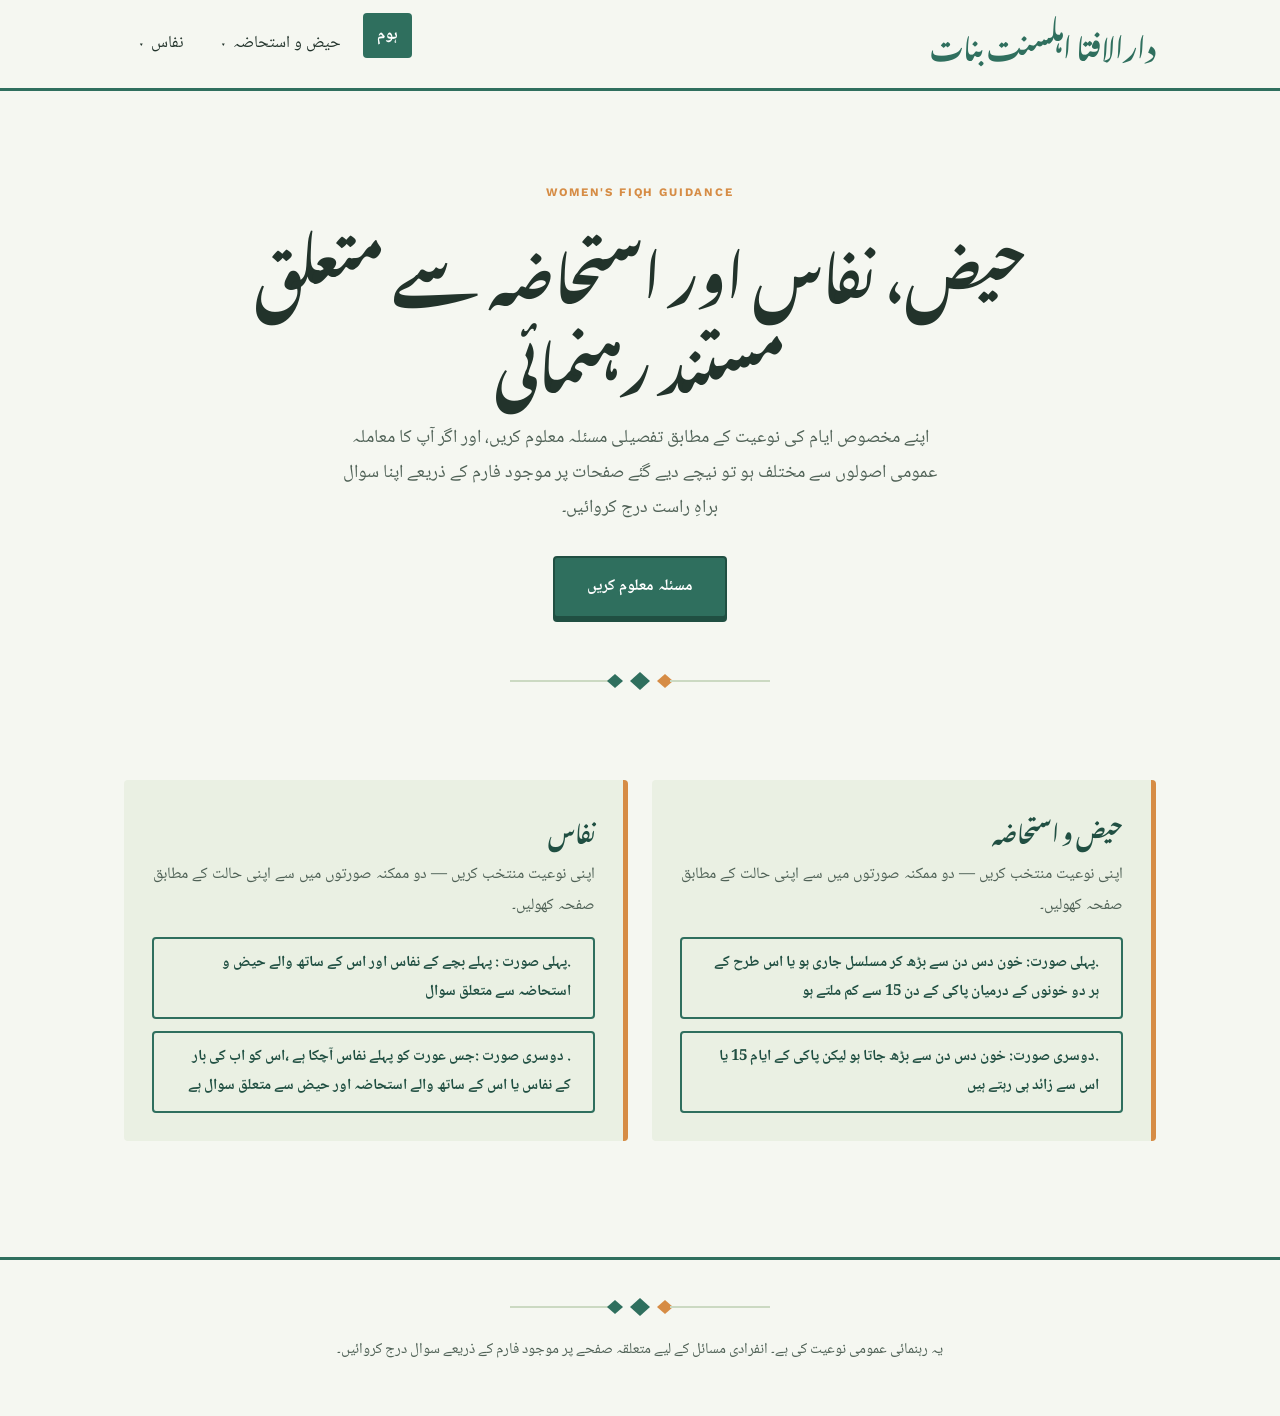
==== index.html @ e6c2ce65 "Add files via upload" ====
<!-- <!DOCTYPE html>
<html lang="ur" dir="rtl">
<head>
<meta charset="UTF-8">
<meta name="viewport" content="width=device-width, initial-scale=1.0">
<title>مسائلِ طہارت — رہنمائی و سوالات</title>
<link rel="preconnect" href="https://fonts.googleapis.com">
<link href="https://fonts.googleapis.com/css2?family=Noto+Nastaliq+Urdu:wght@400;700&family=Noto+Naskh+Arabic:wght@400;700&family=Work+Sans:wght@400;600;700&display=swap" rel="stylesheet">
<link rel="stylesheet" href="style.css">
</head>
<body dir="rtl">

<header class="site-header">
  <div class="nav-wrap">
    <a href="index.html" class="brand">مسائلِ <span>طہارت</span></a>
    <button class="nav-toggle" aria-label="مینیو کھولیں" aria-expanded="false">
      <span></span><span></span><span></span>
    </button>
    <ul class="nav-links">
      <li><a href="index.html" class="active">ہوم</a></li>
      <li><a href="case1.html">پہلی صورت</a></li>
      <li><a href="case2.html">دوسری صورت</a></li>
      <li><a href="nifas.html">نفاس</a></li>
    </ul>
  </div>
</header>

<section class="hero">
  <p class="eyebrow" style="font-family:'Work Sans',sans-serif;">Women's Fiqh Guidance</p>
  <h1>حیض، نفاس اور استحاضہ سے متعلق<br>مستند رہنمائی</h1>
  <p class="lead">اپنے مخصوص ایام کی نوعیت کے مطابق تفصیلی مسئلہ معلوم کریں، اور اگر آپ کا معاملہ عمومی اصولوں سے مختلف ہو تو نیچے دیے گئے صفحات پر موجود فارم کے ذریعے اپنا سوال براہِ راست درج کروائیں۔</p>
  <a href="case1.html" class="btn btn-primary">مسئلہ معلوم کریں</a>
</section>

<svg class="stroke-divider" viewBox="0 0 260 22">
  <line x1="0" y1="11" x2="100" y2="11" />
  <polygon class="diamond" points="130,2 140,11 130,20 120,11" />
  <polygon class="diamond" points="155,4 163,11 155,18 147,11" />
  <polygon class="diamond" points="105,4 113,11 105,18 97,11" />
  <line x1="160" y1="11" x2="260" y2="11" />
</svg>

<section class="section">
  <div class="cards">
    <div class="card">
      <h3>حیض و استحاضہ</h3>
      <p>اپنی نوعیت منتخب کریں — دو ممکنہ صورتوں میں سے اپنی حالت کے مطابق صفحہ کھولیں۔</p>
      <div style="display:flex; gap:12px; flex-wrap:wrap; margin-top:6px;">
        <a href="case1.html" class="btn btn-outline" style="padding:10px 22px; font-size:.95rem;">.پہلی صورت: خون دس دن سے بڑھ کر مسلسل جاری ہو یا اس طرح کے ہر دو خونوں کے درمیان پاکی کے دن 15 سے کم ملتے ہو </a>
        <a href="case2.html" class="btn btn-outline" style="padding:10px 22px; font-size:.95rem;">.دوسری صورت: خون دس دن سے بڑھ جاتا ہو لیکن پاکی کے ایام 15 یا اس سے زائد ہی رہتے ہیں</a>
      </div>
    </div>
    <div class="card">
      <h3>نفاس</h3>
      <p>نفاس کی مدت، احکام، اور زچگی کے بعد پیش آنے والے مسائل سے متعلق رہنمائی۔</p>
    <div style="display:flex; gap:12px; flex-wrap:wrap; margin-top:6px;">
        <a href="#" class="btn btn-outline" style="padding:10px 22px; font-size:.95rem;">.پہلی صورت :  پہلے بچے کے نفاس اور اس کے ساتھ والے حیض و استحاضہ سے متعلق سوال </a>
        <a href="#" class="btn btn-outline" style="padding:10px 22px; font-size:.95rem;">. دوسری صورت :جس عورت کو پہلے نفاس آچکا ہے ،اس کو اب کی بار کے نفاس یا اس کے ساتھ والے استحاضہ اور حیض سے متعلق سوال ہے</a>
      </div>
    </div>
  </div>
</section>

<footer class="site-footer">
  <svg class="stroke-divider" viewBox="0 0 260 22">
  <line x1="0" y1="11" x2="100" y2="11" />
  <polygon class="diamond" points="130,2 140,11 130,20 120,11" />
  <polygon class="diamond" points="155,4 163,11 155,18 147,11" />
  <polygon class="diamond" points="105,4 113,11 105,18 97,11" />
  <line x1="160" y1="11" x2="260" y2="11" />
</svg>
  <p>یہ رہنمائی عمومی نوعیت کی ہے۔ انفرادی مسائل کے لیے متعلقہ صفحے پر موجود فارم کے ذریعے سوال درج کروائیں۔</p>
</footer>

<script src="script.js"></script>
</body>
</html> -->


<!DOCTYPE html>
<html lang="ur" dir="rtl">
<head>
<meta charset="UTF-8">
<meta name="viewport" content="width=device-width, initial-scale=1.0">
<title>مسائلِ طہارت — رہنمائی و سوالات</title>
<link rel="preconnect" href="https://fonts.googleapis.com">
<link href="https://fonts.googleapis.com/css2?family=Noto+Nastaliq+Urdu:wght@400;700&family=Noto+Naskh+Arabic:wght@400;700&family=Work+Sans:wght@400;600;700&display=swap" rel="stylesheet">
<link rel="stylesheet" href="style.css">
</head>
<body dir="rtl">

<header class="site-header">
  <div class="nav-wrap">
    <a href="index.html" class="brand"><span>دارالافتا اہلسنت بنات</span></a>
    <button class="nav-toggle" aria-label="مینیو کھولیں" aria-expanded="false">
      <span></span><span></span><span></span>
    </button>
    <ul class="nav-links">
      <li><a href="index.html" class="active">ہوم</a></li>
      <li class="nav-item-dropdown">
        <a href="#" class="dropdown-toggle">حیض و استحاضہ <span class="caret">▾</span></a>
        <ul class="dropdown-menu">
          <li><a href="h-case1.html">پہلی صورت</a></li>
          <li><a href="h-case2.html">دوسری صورت</a></li>
        </ul>
      </li>
      <li class="nav-item-dropdown">
        <a href="#" class="dropdown-toggle">نفاس <span class="caret">▾</span></a>
        <ul class="dropdown-menu">
          <li><a href="nifas-case1.html">پہلی صورت</a></li>
          <li><a href="nifas-case2.html">دوسری صورت</a></li>
        </ul>
      </li>
    </ul>
  </div>
</header>

<section class="hero">
  <p class="eyebrow" style="font-family:'Work Sans',sans-serif;">Women's Fiqh Guidance</p>
  <h1>حیض، نفاس اور استحاضہ سے متعلق<br>مستند رہنمائی</h1>
  <p class="lead">اپنے مخصوص ایام کی نوعیت کے مطابق تفصیلی مسئلہ معلوم کریں، اور اگر آپ کا معاملہ عمومی اصولوں سے مختلف ہو تو نیچے دیے گئے صفحات پر موجود فارم کے ذریعے اپنا سوال براہِ راست درج کروائیں۔</p>
  <a href="case1.html" class="btn btn-primary">مسئلہ معلوم کریں</a>
</section>

<svg class="stroke-divider" viewBox="0 0 260 22">
  <line x1="0" y1="11" x2="100" y2="11" />
  <polygon class="diamond" points="130,2 140,11 130,20 120,11" />
  <polygon class="diamond" points="155,4 163,11 155,18 147,11" />
  <polygon class="diamond" points="105,4 113,11 105,18 97,11" />
  <line x1="160" y1="11" x2="260" y2="11" />
</svg>

<section class="section">
  <div class="cards">
    <div class="card">
      <h3>حیض و استحاضہ</h3>
      <p>اپنی نوعیت منتخب کریں — دو ممکنہ صورتوں میں سے اپنی حالت کے مطابق صفحہ کھولیں۔</p>
     <div style="display:flex; gap:12px; flex-wrap:wrap; margin-top:6px;">
        <a href="h-case1.html" class="btn btn-outline" style="padding:10px 22px; font-size:.95rem;">.پہلی صورت: خون دس دن سے بڑھ کر مسلسل جاری ہو یا اس طرح کے ہر دو خونوں کے درمیان پاکی کے دن 15 سے کم ملتے ہو </a>
        <a href="h-case2.html" class="btn btn-outline" style="padding:10px 22px; font-size:.95rem;">.دوسری صورت: خون دس دن سے بڑھ جاتا ہو لیکن پاکی کے ایام 15 یا اس سے زائد ہی رہتے ہیں</a>
      </div>
    </div>
    <div class="card">
      <h3>نفاس</h3>
      <p>اپنی نوعیت منتخب کریں — دو ممکنہ صورتوں میں سے اپنی حالت کے مطابق صفحہ کھولیں۔</p>
       <div style="display:flex; gap:12px; flex-wrap:wrap; margin-top:6px;">
        <a href="nifas-case1.html" class="btn btn-outline" style="padding:10px 22px; font-size:.95rem;">.پہلی صورت :  پہلے بچے کے نفاس اور اس کے ساتھ والے حیض و استحاضہ سے متعلق سوال </a>
        <a href="" class="btn btn-outline" style="padding:10px 22px; font-size:.95rem;">. دوسری صورت :جس عورت کو پہلے نفاس آچکا ہے ،اس کو اب کی بار کے نفاس یا اس کے ساتھ والے استحاضہ اور حیض سے متعلق سوال ہے</a>
      </div>
    </div>
  </div>
</section>

<footer class="site-footer">
  <svg class="stroke-divider" viewBox="0 0 260 22">
  <line x1="0" y1="11" x2="100" y2="11" />
  <polygon class="diamond" points="130,2 140,11 130,20 120,11" />
  <polygon class="diamond" points="155,4 163,11 155,18 147,11" />
  <polygon class="diamond" points="105,4 113,11 105,18 97,11" />
  <line x1="160" y1="11" x2="260" y2="11" />
</svg>
  <p>یہ رہنمائی عمومی نوعیت کی ہے۔ انفرادی مسائل کے لیے متعلقہ صفحے پر موجود فارم کے ذریعے سوال درج کروائیں۔</p>
</footer>

<script src="script.js"></script>
</body>
</html>
---- style.css ----
/* ===== Tokens — Fresh Theme ===== */
:root {
  --bg: #F5F7F1;
  --bg-panel: #EAF0E3;
  --bg-panel-2: #DCE6D2;
  --ink: #22332B;
  --ink-soft: #4F6156;
  --teal: #2F6F5E;
  --teal-dark: #204F42;
  --amber: #D68C45;
  --line: #CBD9C2;
  --radius: 4px;
  --font-display: 'Noto Nastaliq Urdu', serif;
  --font-body: 'Noto Naskh Arabic', 'Noto Nastaliq Urdu', serif;
  --font-latin: 'Work Sans', sans-serif;
  --shadow: 0 4px 0 var(--teal-dark);
}

* { box-sizing: border-box; }
html { scroll-behavior: smooth; }

body {
  margin: 0;
  background: var(--bg);
  color: var(--ink);
  font-family: var(--font-body);
  line-height: 1.9;
  -webkit-font-smoothing: antialiased;
}
body[dir="rtl"] { direction: rtl; text-align: right; }
img, svg { max-width: 100%; display: block; }
a { color: inherit; text-decoration: none; }

/* ===== Geometric motif divider (replaces ink-stroke) ===== */
.stroke-divider {
  width: 100%;
  max-width: 260px;
  height: 22px;
  margin: 0 auto;
  display: block;
}
.stroke-divider .diamond {
  fill: var(--amber);
}
.stroke-divider .diamond:nth-child(even) {
  fill: var(--teal);
}
.stroke-divider line {
  stroke: var(--line);
  stroke-width: 2;
}

/* ===== Header / Nav ===== */
.site-header {
  position: sticky;
  top: 0;
  z-index: 50;
  background: var(--bg);
  border-bottom: 3px solid var(--teal);
}
.nav-wrap {
  max-width: 1080px;
  margin: 0 auto;
  padding: 18px 24px;
  display: flex;
  align-items: center;
  justify-content: space-between;
}
.brand {
  font-family: var(--font-display);
  font-size: 1.7rem;
  color: var(--ink);
  font-weight: 700;
}
.brand span { color: var(--teal); }

.nav-links {
  display: flex;
  gap: 8px;
  list-style: none;
  padding: 0;
  margin: 0;
  font-family: var(--font-body);
  font-size: 1.05rem;
}
.nav-links a {
  position: relative;
  padding: 8px 14px;
  border-radius: var(--radius);
  transition: background .18s ease, color .18s ease;
}
.nav-links a:hover { background: var(--bg-panel); color: var(--teal-dark); }
.nav-links a.active {
  background: var(--teal);
  color: #fff;
  font-weight: 700;
}

.nav-toggle {
  display: none;
  flex-direction: column;
  gap: 5px;
  background: none;
  border: none;
  cursor: pointer;
  padding: 6px;
}
.nav-toggle span {
  width: 24px;
  height: 3px;
  background: var(--teal);
  border-radius: 2px;
}

/* ===== Dropdown submenu ===== */
.nav-item-dropdown {
  position: relative;
}
.dropdown-toggle {
  display: flex;
  align-items: center;
  gap: 6px;
  cursor: pointer;
}
.dropdown-toggle .caret {
  font-size: .7rem;
  transition: transform .18s ease;
}
.dropdown-menu {
  list-style: none;
  margin: 0;
  padding: 6px;
  position: absolute;
  top: calc(100% + 6px);
  inset-inline-start: 0;
  min-width: 180px;
  background: var(--bg);
  border: 2px solid var(--line);
  border-radius: var(--radius);
  box-shadow: 0 10px 28px rgba(34,51,43,.12);
  opacity: 0;
  visibility: hidden;
  transform: translateY(-6px);
  transition: opacity .18s ease, transform .18s ease, visibility .18s ease;
  z-index: 60;
}
.dropdown-menu a {
  display: block;
  padding: 10px 14px;
  border-radius: calc(var(--radius) - 1px);
}
.dropdown-menu li + li { margin-top: 2px; }

@media (min-width: 721px) {
  .nav-item-dropdown:hover .dropdown-menu,
  .nav-item-dropdown:focus-within .dropdown-menu {
    opacity: 1;
    visibility: visible;
    transform: translateY(0);
  }
  .nav-item-dropdown:hover .caret,
  .nav-item-dropdown:focus-within .caret {
    transform: rotate(180deg);
  }
}

/* ===== Hero ===== */
.hero {
  max-width: 1080px;
  margin: 0 auto;
  padding: 80px 24px 52px;
  text-align: center;
}
.eyebrow {
  font-family: var(--font-latin);
  letter-spacing: .16em;
  text-transform: uppercase;
  font-size: .72rem;
  font-weight: 700;
  color: var(--amber);
  margin-bottom: 18px;
}
.hero h1 {
  font-family: var(--font-display);
  font-size: clamp(2.3rem, 5vw, 3.6rem);
  line-height: 1.55;
  margin: 0 0 20px;
  color: var(--ink);
}
.hero p.lead {
  font-size: 1.15rem;
  color: var(--ink-soft);
  max-width: 620px;
  margin: 0 auto 30px;
}

/* ===== Buttons — squared, offset shadow ===== */
.btn {
  display: inline-block;
  padding: 14px 32px;
  border-radius: var(--radius);
  font-family: var(--font-body);
  font-size: 1rem;
  font-weight: 700;
  cursor: pointer;
  border: 2px solid var(--teal-dark);
  transition: transform .12s ease, box-shadow .12s ease;
}
.btn-primary {
  background: var(--teal);
  color: #fff;
  box-shadow: var(--shadow);
}
.btn-primary:hover { transform: translate(2px, 4px); box-shadow: 0 0 0 var(--teal-dark); }
.btn-outline {
  border-color: var(--teal);
  color: var(--teal-dark);
  background: transparent;
}
.btn-outline:hover { background: var(--bg-panel); }

/* ===== Cards / sections ===== */
.section {
  max-width: 1080px;
  margin: 0 auto;
  padding: 56px 24px;
}
.cards {
  display: grid;
  grid-template-columns: repeat(2, 1fr);
  gap: 24px;
  margin-top: 32px;
}
.card {
  background: var(--bg-panel);
  border-inline-start: 5px solid var(--amber);
  border-radius: var(--radius);
  padding: 28px;
  transition: border-color .2s ease, background .2s ease;
}
.card:hover { border-inline-start-color: var(--teal); background: var(--bg-panel-2); }
.card h3 {
  font-family: var(--font-display);
  font-size: 1.4rem;
  margin: 0 0 10px;
  color: var(--teal-dark);
}
.card p { color: var(--ink-soft); margin: 0 0 16px; }
.card a.card-link { color: var(--amber); font-weight: 700; }

/* ===== Article / content blocks ===== */
.article {
  background: var(--bg-panel);
  border-radius: var(--radius);
  padding: 40px clamp(20px, 4vw, 48px);
  border-top: 6px solid var(--teal);
}
.article h1 {
  font-family: var(--font-display);
  font-size: clamp(1.85rem, 4vw, 2.5rem);
  margin: 0 0 8px;
  color: var(--ink);
}
.article .subtitle {
  color: var(--amber);
  font-family: var(--font-latin);
  font-weight: 700;
  font-size: .8rem;
  letter-spacing: .1em;
  margin-bottom: 28px;
}
.article p {
  font-size: 1.15rem;
  margin: 0 0 22px;
}
.notice-box {
  background: var(--bg-panel-2);
  border-inline-start: 5px solid var(--amber);
  border-radius: var(--radius);
  padding: 18px 22px;
  margin: 28px 0;
  font-size: 1.05rem;
  color: var(--ink);
}
.stat-row {
  display: grid;
  grid-template-columns: repeat(3, 1fr);
  gap: 14px;
  margin: 32px 0;
}
.stat {
  background: var(--bg);
  border: 2px solid var(--line);
  border-radius: var(--radius);
  padding: 18px;
  text-align: center;
}
.stat .num {
  font-family: var(--font-latin);
  font-size: 1.6rem;
  font-weight: 800;
  color: var(--teal);
  display: block;
}
.stat .label { font-size: .92rem; color: var(--ink-soft); }

/* ===== Case selection cards (istihaza scenarios) ===== */
.case-cards {
  display: grid;
  grid-template-columns: repeat(2, 1fr);
  gap: 20px;
  margin: 20px 0 36px;
}
.case-card {
  background: var(--bg);
  border: 2px solid var(--line);
  border-radius: var(--radius);
  padding: 22px;
  transition: border-color .18s ease, background .18s ease;
}
.case-card .case-num {
  display: inline-block;
  font-family: var(--font-latin);
  font-weight: 700;
  font-size: .8rem;
  letter-spacing: .06em;
  color: #fff;
  background: var(--teal);
  padding: 4px 12px;
  border-radius: var(--radius);
  margin-bottom: 14px;
}
.case-card p {
  font-size: 1.05rem;
  margin: 0 0 18px;
}
.case-card .case-select-btn {
  width: 100%;
  text-align: center;
  padding: 10px 20px;
  font-size: .95rem;
}
.case-card.selected {
  border-color: var(--teal);
  background: var(--bg-panel-2);
}
.case-card.selected .case-select-btn {
  background: var(--teal);
  color: #fff;
}

/* ===== Dynamic date-entry rows ===== */
#date-entries { margin-bottom: 16px; }
.date-entry-row {
  background: var(--bg-panel);
  border: 2px solid var(--line);
  border-radius: var(--radius);
  padding: 18px;
  margin-bottom: 16px;
}
.date-entry-header {
  display: flex;
  align-items: center;
  justify-content: space-between;
  margin-bottom: 14px;
}
.date-entry-num {
  font-weight: 700;
  font-size: 1.02rem;
  color: var(--teal-dark);
  background: var(--bg-panel-2);
  padding: 4px 14px;
  border-radius: var(--radius);
}
.remove-entry-btn {
  background: transparent;
  border: 2px solid var(--line);
  color: var(--ink-soft);
  border-radius: var(--radius);
  width: 32px;
  height: 32px;
  cursor: pointer;
  font-size: 1rem;
  line-height: 1;
  transition: border-color .15s ease, color .15s ease;
}
.remove-entry-btn:hover {
  border-color: #A5452F;
  color: #A5452F;
}
.date-entry-grid {
  display: grid;
  grid-template-columns: repeat(2, 1fr);
  gap: 14px;
}
.date-sub-field label {
  display: block;
  font-size: .9rem;
  font-weight: 700;
  margin-bottom: 6px;
  color: var(--ink-soft);
}
.date-sub-field input[type="date"] {
  width: 100%;
  padding: 10px 12px;
  border-radius: var(--radius);
  border: 2px solid var(--line);
  background: #fff;
  font-family: var(--font-latin);
  font-size: .95rem;
  color: var(--ink);
}
.date-sub-field input[type="date"]:focus {
  outline: none;
  border-color: var(--teal);
}

/* ===== card-1 wrapper (excess bleeding question block) ===== */
.card-1 {
  background: var(--bg-panel);
  border: 2px solid var(--teal);
  border-radius: var(--radius);
  padding: 22px;
  margin-top: 8px;
}
.card-1 .para {
  font-weight: 700;
  font-size: 1.08rem;
  color: var(--teal-dark);
  margin: 0 0 16px;
}
.card-1 #excess-bleed-entries { margin-bottom: 4px; }

/* ===== Form ===== */
.form-card {
  margin-top: 40px;
  padding: 32px clamp(18px, 4vw, 40px);
  background: var(--bg);
  border: 2px solid var(--teal);
  border-radius: var(--radius);
}
.form-card h2 {
  font-family: var(--font-display);
  font-size: 1.6rem;
  margin: 0 0 6px;
  color: var(--teal-dark);
}
.form-card .form-hint {
  color: var(--ink-soft);
  margin: 0 0 24px;
  font-size: 1rem;
}
.field { margin-bottom: 20px; }
.field label {
  display: block;
  margin-bottom: 8px;
  font-weight: 700;
  font-size: 1rem;
}
.field input,
.field select,
.field textarea {
  width: 100%;
  padding: 12px 14px;
  border-radius: var(--radius);
  border: 2px solid var(--line);
  background: #fff;
  font-family: var(--font-body);
  font-size: 1rem;
  color: var(--ink);
}
.field textarea { min-height: 130px; resize: vertical; }
.field input:focus,
.field select:focus,
.field textarea:focus {
  outline: none;
  border-color: var(--teal);
}
.form-status {
  margin-top: 14px;
  font-size: .95rem;
  min-height: 1.4em;
  font-weight: 700;
}
.form-status.success { color: var(--teal-dark); }
.form-status.error { color: #A5452F; }

/* ===== Footer ===== */
.site-footer {
  border-top: 3px solid var(--teal);
  margin-top: 60px;
  padding: 36px 24px;
  text-align: center;
  color: var(--ink-soft);
  font-size: .95rem;
}
.site-footer .stroke-divider { margin-bottom: 18px; }

/* ===== Accessibility ===== */
a:focus-visible, button:focus-visible, input:focus-visible, textarea:focus-visible, select:focus-visible {
  outline: 3px solid var(--amber);
  outline-offset: 2px;
}
@media (prefers-reduced-motion: reduce) {
  * { transition: none !important; animation: none !important; scroll-behavior: auto !important; }
}

/* ===================================================
   MEDIA QUERIES
   =================================================== */
@media (max-width: 860px) {
  .cards { grid-template-columns: 1fr; }
  .stat-row { grid-template-columns: 1fr; }
  .case-cards { grid-template-columns: 1fr; }
  .hero { padding: 56px 20px 40px; }
}

@media (max-width: 720px) {
  .nav-toggle { display: flex; }
  .nav-links {
    position: absolute;
    top: 100%;
    inset-inline: 0;
    background: var(--bg);
    flex-direction: column;
    gap: 0;
    border-bottom: 3px solid var(--teal);
    max-height: 0;
    overflow: hidden;
    transition: max-height .3s ease;
  }
  .nav-links.open { max-height: 520px; }
  .nav-links li { border-top: 1px solid var(--line); }
  .nav-links a { display: block; padding: 16px 24px; border-radius: 0; }
  .nav-item-dropdown .dropdown-menu {
    position: static;
    opacity: 1;
    visibility: visible;
    transform: none;
    box-shadow: none;
    border: none;
    border-radius: 0;
    background: var(--bg-panel);
    padding: 0;
    max-height: 0;
    overflow: hidden;
    transition: max-height .25s ease;
  }
  .nav-item-dropdown.open .dropdown-menu { max-height: 220px; }
  .nav-item-dropdown .dropdown-menu a { padding: 14px 40px; }
  .nav-item-dropdown.open .caret { transform: rotate(180deg); }
  .article { padding: 28px 18px; }
  .article p { font-size: 1.05rem; }
  .date-entry-grid { grid-template-columns: 1fr; }
}

@media (max-width: 420px) {
  .hero h1 { font-size: 1.85rem; }
  .btn { width: 100%; text-align: center; }
  .brand { font-size: 1.3rem; }
}
---- style.css ----
/* ===== Tokens — Fresh Theme ===== */
:root {
  --bg: #F5F7F1;
  --bg-panel: #EAF0E3;
  --bg-panel-2: #DCE6D2;
  --ink: #22332B;
  --ink-soft: #4F6156;
  --teal: #2F6F5E;
  --teal-dark: #204F42;
  --amber: #D68C45;
  --line: #CBD9C2;
  --radius: 4px;
  --font-display: 'Noto Nastaliq Urdu', serif;
  --font-body: 'Noto Naskh Arabic', 'Noto Nastaliq Urdu', serif;
  --font-latin: 'Work Sans', sans-serif;
  --shadow: 0 4px 0 var(--teal-dark);
}

* { box-sizing: border-box; }
html { scroll-behavior: smooth; }

body {
  margin: 0;
  background: var(--bg);
  color: var(--ink);
  font-family: var(--font-body);
  line-height: 1.9;
  -webkit-font-smoothing: antialiased;
}
body[dir="rtl"] { direction: rtl; text-align: right; }
img, svg { max-width: 100%; display: block; }
a { color: inherit; text-decoration: none; }

/* ===== Geometric motif divider (replaces ink-stroke) ===== */
.stroke-divider {
  width: 100%;
  max-width: 260px;
  height: 22px;
  margin: 0 auto;
  display: block;
}
.stroke-divider .diamond {
  fill: var(--amber);
}
.stroke-divider .diamond:nth-child(even) {
  fill: var(--teal);
}
.stroke-divider line {
  stroke: var(--line);
  stroke-width: 2;
}

/* ===== Header / Nav ===== */
.site-header {
  position: sticky;
  top: 0;
  z-index: 50;
  background: var(--bg);
  border-bottom: 3px solid var(--teal);
}
.nav-wrap {
  max-width: 1080px;
  margin: 0 auto;
  padding: 18px 24px;
  display: flex;
  align-items: center;
  justify-content: space-between;
}
.brand {
  font-family: var(--font-display);
  font-size: 1.7rem;
  color: var(--ink);
  font-weight: 700;
}
.brand span { color: var(--teal); }

.nav-links {
  display: flex;
  gap: 8px;
  list-style: none;
  padding: 0;
  margin: 0;
  font-family: var(--font-body);
  font-size: 1.05rem;
}
.nav-links a {
  position: relative;
  padding: 8px 14px;
  border-radius: var(--radius);
  transition: background .18s ease, color .18s ease;
}
.nav-links a:hover { background: var(--bg-panel); color: var(--teal-dark); }
.nav-links a.active {
  background: var(--teal);
  color: #fff;
  font-weight: 700;
}

.nav-toggle {
  display: none;
  flex-direction: column;
  gap: 5px;
  background: none;
  border: none;
  cursor: pointer;
  padding: 6px;
}
.nav-toggle span {
  width: 24px;
  height: 3px;
  background: var(--teal);
  border-radius: 2px;
}

/* ===== Dropdown submenu ===== */
.nav-item-dropdown {
  position: relative;
}
.dropdown-toggle {
  display: flex;
  align-items: center;
  gap: 6px;
  cursor: pointer;
}
.dropdown-toggle .caret {
  font-size: .7rem;
  transition: transform .18s ease;
}
.dropdown-menu {
  list-style: none;
  margin: 0;
  padding: 6px;
  position: absolute;
  top: calc(100% + 6px);
  inset-inline-start: 0;
  min-width: 180px;
  background: var(--bg);
  border: 2px solid var(--line);
  border-radius: var(--radius);
  box-shadow: 0 10px 28px rgba(34,51,43,.12);
  opacity: 0;
  visibility: hidden;
  transform: translateY(-6px);
  transition: opacity .18s ease, transform .18s ease, visibility .18s ease;
  z-index: 60;
}
.dropdown-menu a {
  display: block;
  padding: 10px 14px;
  border-radius: calc(var(--radius) - 1px);
}
.dropdown-menu li + li { margin-top: 2px; }

@media (min-width: 721px) {
  .nav-item-dropdown:hover .dropdown-menu,
  .nav-item-dropdown:focus-within .dropdown-menu {
    opacity: 1;
    visibility: visible;
    transform: translateY(0);
  }
  .nav-item-dropdown:hover .caret,
  .nav-item-dropdown:focus-within .caret {
    transform: rotate(180deg);
  }
}

/* ===== Hero ===== */
.hero {
  max-width: 1080px;
  margin: 0 auto;
  padding: 80px 24px 52px;
  text-align: center;
}
.eyebrow {
  font-family: var(--font-latin);
  letter-spacing: .16em;
  text-transform: uppercase;
  font-size: .72rem;
  font-weight: 700;
  color: var(--amber);
  margin-bottom: 18px;
}
.hero h1 {
  font-family: var(--font-display);
  font-size: clamp(2.3rem, 5vw, 3.6rem);
  line-height: 1.55;
  margin: 0 0 20px;
  color: var(--ink);
}
.hero p.lead {
  font-size: 1.15rem;
  color: var(--ink-soft);
  max-width: 620px;
  margin: 0 auto 30px;
}

/* ===== Buttons — squared, offset shadow ===== */
.btn {
  display: inline-block;
  padding: 14px 32px;
  border-radius: var(--radius);
  font-family: var(--font-body);
  font-size: 1rem;
  font-weight: 700;
  cursor: pointer;
  border: 2px solid var(--teal-dark);
  transition: transform .12s ease, box-shadow .12s ease;
}
.btn-primary {
  background: var(--teal);
  color: #fff;
  box-shadow: var(--shadow);
}
.btn-primary:hover { transform: translate(2px, 4px); box-shadow: 0 0 0 var(--teal-dark); }
.btn-outline {
  border-color: var(--teal);
  color: var(--teal-dark);
  background: transparent;
}
.btn-outline:hover { background: var(--bg-panel); }

/* ===== Cards / sections ===== */
.section {
  max-width: 1080px;
  margin: 0 auto;
  padding: 56px 24px;
}
.cards {
  display: grid;
  grid-template-columns: repeat(2, 1fr);
  gap: 24px;
  margin-top: 32px;
}
.card {
  background: var(--bg-panel);
  border-inline-start: 5px solid var(--amber);
  border-radius: var(--radius);
  padding: 28px;
  transition: border-color .2s ease, background .2s ease;
}
.card:hover { border-inline-start-color: var(--teal); background: var(--bg-panel-2); }
.card h3 {
  font-family: var(--font-display);
  font-size: 1.4rem;
  margin: 0 0 10px;
  color: var(--teal-dark);
}
.card p { color: var(--ink-soft); margin: 0 0 16px; }
.card a.card-link { color: var(--amber); font-weight: 700; }

/* ===== Article / content blocks ===== */
.article {
  background: var(--bg-panel);
  border-radius: var(--radius);
  padding: 40px clamp(20px, 4vw, 48px);
  border-top: 6px solid var(--teal);
}
.article h1 {
  font-family: var(--font-display);
  font-size: clamp(1.85rem, 4vw, 2.5rem);
  margin: 0 0 8px;
  color: var(--ink);
}
.article .subtitle {
  color: var(--amber);
  font-family: var(--font-latin);
  font-weight: 700;
  font-size: .8rem;
  letter-spacing: .1em;
  margin-bottom: 28px;
}
.article p {
  font-size: 1.15rem;
  margin: 0 0 22px;
}
.notice-box {
  background: var(--bg-panel-2);
  border-inline-start: 5px solid var(--amber);
  border-radius: var(--radius);
  padding: 18px 22px;
  margin: 28px 0;
  font-size: 1.05rem;
  color: var(--ink);
}
.stat-row {
  display: grid;
  grid-template-columns: repeat(3, 1fr);
  gap: 14px;
  margin: 32px 0;
}
.stat {
  background: var(--bg);
  border: 2px solid var(--line);
  border-radius: var(--radius);
  padding: 18px;
  text-align: center;
}
.stat .num {
  font-family: var(--font-latin);
  font-size: 1.6rem;
  font-weight: 800;
  color: var(--teal);
  display: block;
}
.stat .label { font-size: .92rem; color: var(--ink-soft); }

/* ===== Case selection cards (istihaza scenarios) ===== */
.case-cards {
  display: grid;
  grid-template-columns: repeat(2, 1fr);
  gap: 20px;
  margin: 20px 0 36px;
}
.case-card {
  background: var(--bg);
  border: 2px solid var(--line);
  border-radius: var(--radius);
  padding: 22px;
  transition: border-color .18s ease, background .18s ease;
}
.case-card .case-num {
  display: inline-block;
  font-family: var(--font-latin);
  font-weight: 700;
  font-size: .8rem;
  letter-spacing: .06em;
  color: #fff;
  background: var(--teal);
  padding: 4px 12px;
  border-radius: var(--radius);
  margin-bottom: 14px;
}
.case-card p {
  font-size: 1.05rem;
  margin: 0 0 18px;
}
.case-card .case-select-btn {
  width: 100%;
  text-align: center;
  padding: 10px 20px;
  font-size: .95rem;
}
.case-card.selected {
  border-color: var(--teal);
  background: var(--bg-panel-2);
}
.case-card.selected .case-select-btn {
  background: var(--teal);
  color: #fff;
}

/* ===== Dynamic date-entry rows ===== */
#date-entries { margin-bottom: 16px; }
.date-entry-row {
  background: var(--bg-panel);
  border: 2px solid var(--line);
  border-radius: var(--radius);
  padding: 18px;
  margin-bottom: 16px;
}
.date-entry-header {
  display: flex;
  align-items: center;
  justify-content: space-between;
  margin-bottom: 14px;
}
.date-entry-num {
  font-weight: 700;
  font-size: 1.02rem;
  color: var(--teal-dark);
  background: var(--bg-panel-2);
  padding: 4px 14px;
  border-radius: var(--radius);
}
.remove-entry-btn {
  background: transparent;
  border: 2px solid var(--line);
  color: var(--ink-soft);
  border-radius: var(--radius);
  width: 32px;
  height: 32px;
  cursor: pointer;
  font-size: 1rem;
  line-height: 1;
  transition: border-color .15s ease, color .15s ease;
}
.remove-entry-btn:hover {
  border-color: #A5452F;
  color: #A5452F;
}
.date-entry-grid {
  display: grid;
  grid-template-columns: repeat(2, 1fr);
  gap: 14px;
}
.date-sub-field label {
  display: block;
  font-size: .9rem;
  font-weight: 700;
  margin-bottom: 6px;
  color: var(--ink-soft);
}
.date-sub-field input[type="date"] {
  width: 100%;
  padding: 10px 12px;
  border-radius: var(--radius);
  border: 2px solid var(--line);
  background: #fff;
  font-family: var(--font-latin);
  font-size: .95rem;
  color: var(--ink);
}
.date-sub-field input[type="date"]:focus {
  outline: none;
  border-color: var(--teal);
}

/* ===== card-1 wrapper (excess bleeding question block) ===== */
.card-1 {
  background: var(--bg-panel);
  border: 2px solid var(--teal);
  border-radius: var(--radius);
  padding: 22px;
  margin-top: 8px;
}
.card-1 .para {
  font-weight: 700;
  font-size: 1.08rem;
  color: var(--teal-dark);
  margin: 0 0 16px;
}
.card-1 #excess-bleed-entries { margin-bottom: 4px; }

/* ===== Form ===== */
.form-card {
  margin-top: 40px;
  padding: 32px clamp(18px, 4vw, 40px);
  background: var(--bg);
  border: 2px solid var(--teal);
  border-radius: var(--radius);
}
.form-card h2 {
  font-family: var(--font-display);
  font-size: 1.6rem;
  margin: 0 0 6px;
  color: var(--teal-dark);
}
.form-card .form-hint {
  color: var(--ink-soft);
  margin: 0 0 24px;
  font-size: 1rem;
}
.field { margin-bottom: 20px; }
.field label {
  display: block;
  margin-bottom: 8px;
  font-weight: 700;
  font-size: 1rem;
}
.field input,
.field select,
.field textarea {
  width: 100%;
  padding: 12px 14px;
  border-radius: var(--radius);
  border: 2px solid var(--line);
  background: #fff;
  font-family: var(--font-body);
  font-size: 1rem;
  color: var(--ink);
}
.field textarea { min-height: 130px; resize: vertical; }
.field input:focus,
.field select:focus,
.field textarea:focus {
  outline: none;
  border-color: var(--teal);
}
.form-status {
  margin-top: 14px;
  font-size: .95rem;
  min-height: 1.4em;
  font-weight: 700;
}
.form-status.success { color: var(--teal-dark); }
.form-status.error { color: #A5452F; }

/* ===== Footer ===== */
.site-footer {
  border-top: 3px solid var(--teal);
  margin-top: 60px;
  padding: 36px 24px;
  text-align: center;
  color: var(--ink-soft);
  font-size: .95rem;
}
.site-footer .stroke-divider { margin-bottom: 18px; }

/* ===== Accessibility ===== */
a:focus-visible, button:focus-visible, input:focus-visible, textarea:focus-visible, select:focus-visible {
  outline: 3px solid var(--amber);
  outline-offset: 2px;
}
@media (prefers-reduced-motion: reduce) {
  * { transition: none !important; animation: none !important; scroll-behavior: auto !important; }
}

/* ===================================================
   MEDIA QUERIES
   =================================================== */
@media (max-width: 860px) {
  .cards { grid-template-columns: 1fr; }
  .stat-row { grid-template-columns: 1fr; }
  .case-cards { grid-template-columns: 1fr; }
  .hero { padding: 56px 20px 40px; }
}

@media (max-width: 720px) {
  .nav-toggle { display: flex; }
  .nav-links {
    position: absolute;
    top: 100%;
    inset-inline: 0;
    background: var(--bg);
    flex-direction: column;
    gap: 0;
    border-bottom: 3px solid var(--teal);
    max-height: 0;
    overflow: hidden;
    transition: max-height .3s ease;
  }
  .nav-links.open { max-height: 520px; }
  .nav-links li { border-top: 1px solid var(--line); }
  .nav-links a { display: block; padding: 16px 24px; border-radius: 0; }
  .nav-item-dropdown .dropdown-menu {
    position: static;
    opacity: 1;
    visibility: visible;
    transform: none;
    box-shadow: none;
    border: none;
    border-radius: 0;
    background: var(--bg-panel);
    padding: 0;
    max-height: 0;
    overflow: hidden;
    transition: max-height .25s ease;
  }
  .nav-item-dropdown.open .dropdown-menu { max-height: 220px; }
  .nav-item-dropdown .dropdown-menu a { padding: 14px 40px; }
  .nav-item-dropdown.open .caret { transform: rotate(180deg); }
  .article { padding: 28px 18px; }
  .article p { font-size: 1.05rem; }
  .date-entry-grid { grid-template-columns: 1fr; }
}

@media (max-width: 420px) {
  .hero h1 { font-size: 1.85rem; }
  .btn { width: 100%; text-align: center; }
  .brand { font-size: 1.3rem; }
}
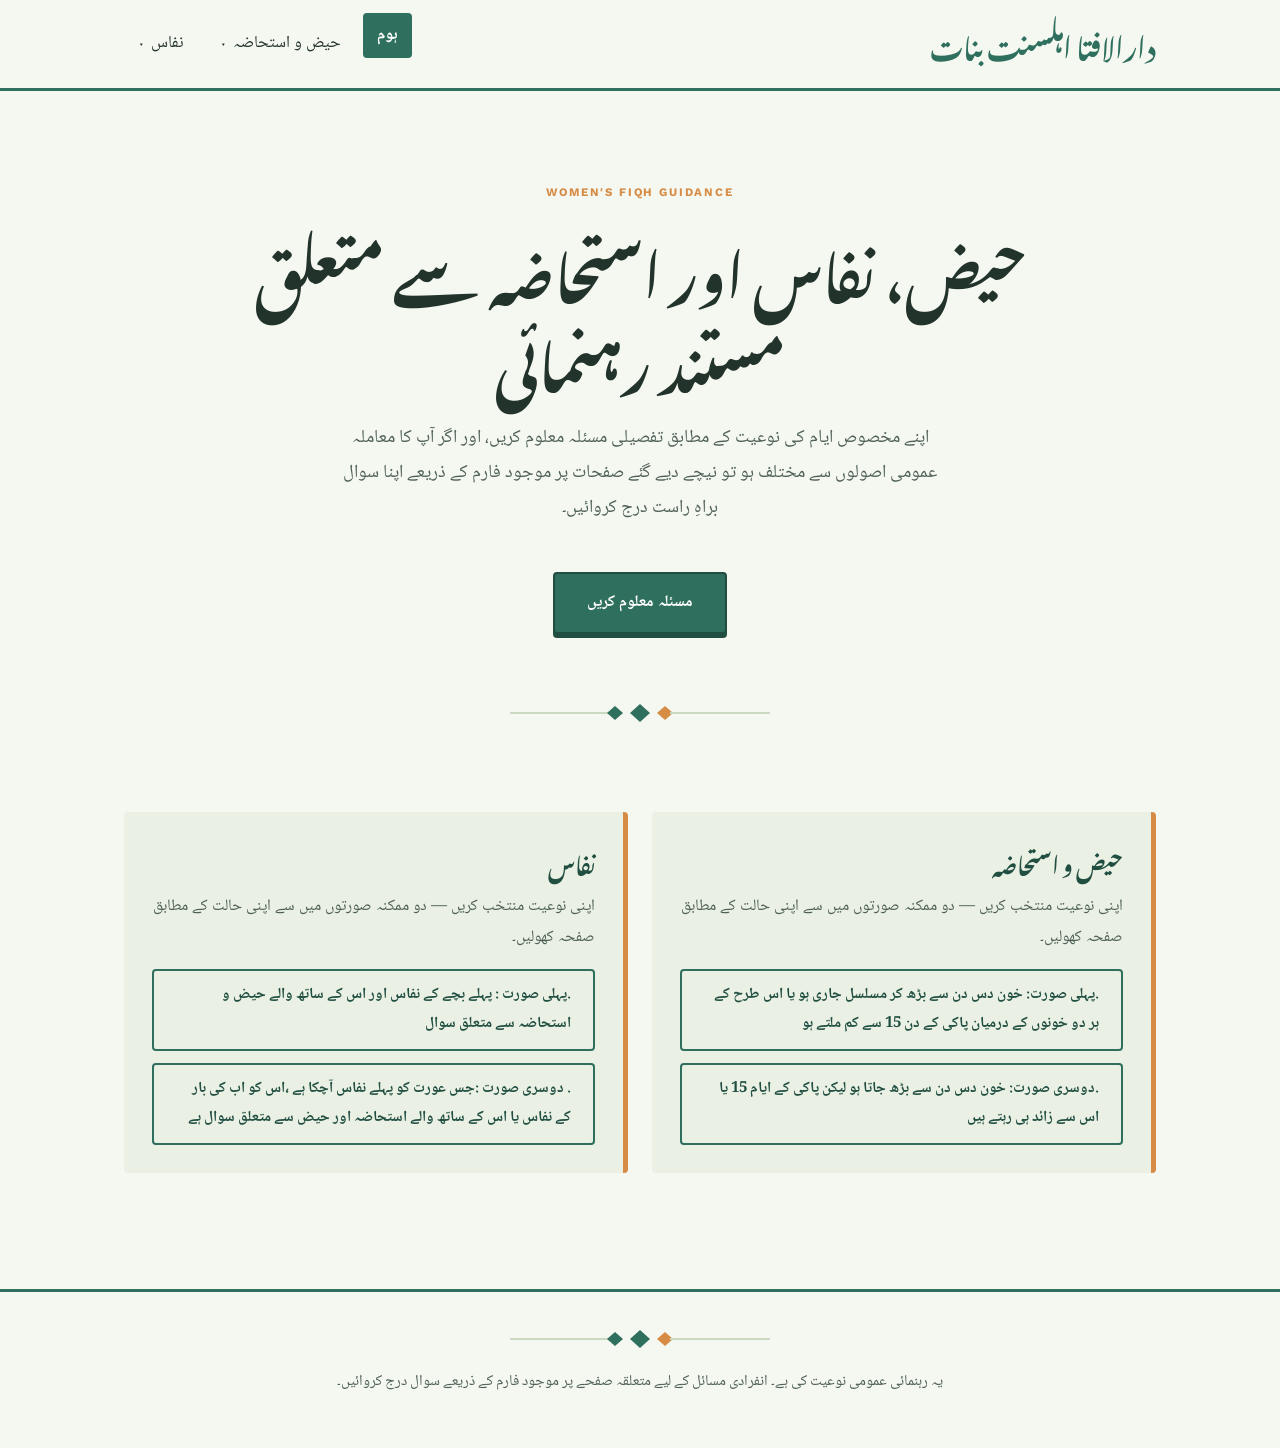
==== commit 7b69e619: "index.html" ====
--- a/index.html
+++ b/index.html
@@ -1,82 +1,3 @@
-<!-- <!DOCTYPE html>
-<html lang="ur" dir="rtl">
-<head>
-<meta charset="UTF-8">
-<meta name="viewport" content="width=device-width, initial-scale=1.0">
-<title>مسائلِ طہارت — رہنمائی و سوالات</title>
-<link rel="preconnect" href="https://fonts.googleapis.com">
-<link href="https://fonts.googleapis.com/css2?family=Noto+Nastaliq+Urdu:wght@400;700&family=Noto+Naskh+Arabic:wght@400;700&family=Work+Sans:wght@400;600;700&display=swap" rel="stylesheet">
-<link rel="stylesheet" href="style.css">
-</head>
-<body dir="rtl">
-
-<header class="site-header">
-  <div class="nav-wrap">
-    <a href="index.html" class="brand">مسائلِ <span>طہارت</span></a>
-    <button class="nav-toggle" aria-label="مینیو کھولیں" aria-expanded="false">
-      <span></span><span></span><span></span>
-    </button>
-    <ul class="nav-links">
-      <li><a href="index.html" class="active">ہوم</a></li>
-      <li><a href="case1.html">پہلی صورت</a></li>
-      <li><a href="case2.html">دوسری صورت</a></li>
-      <li><a href="nifas.html">نفاس</a></li>
-    </ul>
-  </div>
-</header>
-
-<section class="hero">
-  <p class="eyebrow" style="font-family:'Work Sans',sans-serif;">Women's Fiqh Guidance</p>
-  <h1>حیض، نفاس اور استحاضہ سے متعلق<br>مستند رہنمائی</h1>
-  <p class="lead">اپنے مخصوص ایام کی نوعیت کے مطابق تفصیلی مسئلہ معلوم کریں، اور اگر آپ کا معاملہ عمومی اصولوں سے مختلف ہو تو نیچے دیے گئے صفحات پر موجود فارم کے ذریعے اپنا سوال براہِ راست درج کروائیں۔</p>
-  <a href="case1.html" class="btn btn-primary">مسئلہ معلوم کریں</a>
-</section>
-
-<svg class="stroke-divider" viewBox="0 0 260 22">
-  <line x1="0" y1="11" x2="100" y2="11" />
-  <polygon class="diamond" points="130,2 140,11 130,20 120,11" />
-  <polygon class="diamond" points="155,4 163,11 155,18 147,11" />
-  <polygon class="diamond" points="105,4 113,11 105,18 97,11" />
-  <line x1="160" y1="11" x2="260" y2="11" />
-</svg>
-
-<section class="section">
-  <div class="cards">
-    <div class="card">
-      <h3>حیض و استحاضہ</h3>
-      <p>اپنی نوعیت منتخب کریں — دو ممکنہ صورتوں میں سے اپنی حالت کے مطابق صفحہ کھولیں۔</p>
-      <div style="display:flex; gap:12px; flex-wrap:wrap; margin-top:6px;">
-        <a href="case1.html" class="btn btn-outline" style="padding:10px 22px; font-size:.95rem;">.پہلی صورت: خون دس دن سے بڑھ کر مسلسل جاری ہو یا اس طرح کے ہر دو خونوں کے درمیان پاکی کے دن 15 سے کم ملتے ہو </a>
-        <a href="case2.html" class="btn btn-outline" style="padding:10px 22px; font-size:.95rem;">.دوسری صورت: خون دس دن سے بڑھ جاتا ہو لیکن پاکی کے ایام 15 یا اس سے زائد ہی رہتے ہیں</a>
-      </div>
-    </div>
-    <div class="card">
-      <h3>نفاس</h3>
-      <p>نفاس کی مدت، احکام، اور زچگی کے بعد پیش آنے والے مسائل سے متعلق رہنمائی۔</p>
-    <div style="display:flex; gap:12px; flex-wrap:wrap; margin-top:6px;">
-        <a href="#" class="btn btn-outline" style="padding:10px 22px; font-size:.95rem;">.پہلی صورت :  پہلے بچے کے نفاس اور اس کے ساتھ والے حیض و استحاضہ سے متعلق سوال </a>
-        <a href="#" class="btn btn-outline" style="padding:10px 22px; font-size:.95rem;">. دوسری صورت :جس عورت کو پہلے نفاس آچکا ہے ،اس کو اب کی بار کے نفاس یا اس کے ساتھ والے استحاضہ اور حیض سے متعلق سوال ہے</a>
-      </div>
-    </div>
-  </div>
-</section>
-
-<footer class="site-footer">
-  <svg class="stroke-divider" viewBox="0 0 260 22">
-  <line x1="0" y1="11" x2="100" y2="11" />
-  <polygon class="diamond" points="130,2 140,11 130,20 120,11" />
-  <polygon class="diamond" points="155,4 163,11 155,18 147,11" />
-  <polygon class="diamond" points="105,4 113,11 105,18 97,11" />
-  <line x1="160" y1="11" x2="260" y2="11" />
-</svg>
-  <p>یہ رہنمائی عمومی نوعیت کی ہے۔ انفرادی مسائل کے لیے متعلقہ صفحے پر موجود فارم کے ذریعے سوال درج کروائیں۔</p>
-</footer>
-
-<script src="script.js"></script>
-</body>
-</html> -->
-
-
 <!DOCTYPE html>
 <html lang="ur" dir="rtl">
 <head>
@@ -119,7 +40,7 @@
   <p class="eyebrow" style="font-family:'Work Sans',sans-serif;">Women's Fiqh Guidance</p>
   <h1>حیض، نفاس اور استحاضہ سے متعلق<br>مستند رہنمائی</h1>
   <p class="lead">اپنے مخصوص ایام کی نوعیت کے مطابق تفصیلی مسئلہ معلوم کریں، اور اگر آپ کا معاملہ عمومی اصولوں سے مختلف ہو تو نیچے دیے گئے صفحات پر موجود فارم کے ذریعے اپنا سوال براہِ راست درج کروائیں۔</p>
-  <a href="case1.html" class="btn btn-primary">مسئلہ معلوم کریں</a>
+  <p class="btn btn-primary">مسئلہ معلوم کریں</p>
 </section>
 
 <svg class="stroke-divider" viewBox="0 0 260 22">
@@ -145,7 +66,7 @@
       <p>اپنی نوعیت منتخب کریں — دو ممکنہ صورتوں میں سے اپنی حالت کے مطابق صفحہ کھولیں۔</p>
        <div style="display:flex; gap:12px; flex-wrap:wrap; margin-top:6px;">
         <a href="nifas-case1.html" class="btn btn-outline" style="padding:10px 22px; font-size:.95rem;">.پہلی صورت :  پہلے بچے کے نفاس اور اس کے ساتھ والے حیض و استحاضہ سے متعلق سوال </a>
-        <a href="" class="btn btn-outline" style="padding:10px 22px; font-size:.95rem;">. دوسری صورت :جس عورت کو پہلے نفاس آچکا ہے ،اس کو اب کی بار کے نفاس یا اس کے ساتھ والے استحاضہ اور حیض سے متعلق سوال ہے</a>
+        <a href="nifas-case2.html" class="btn btn-outline" style="padding:10px 22px; font-size:.95rem;">. دوسری صورت :جس عورت کو پہلے نفاس آچکا ہے ،اس کو اب کی بار کے نفاس یا اس کے ساتھ والے استحاضہ اور حیض سے متعلق سوال ہے</a>
       </div>
     </div>
   </div>
@@ -165,3 +86,4 @@
 <script src="script.js"></script>
 </body>
 </html>
+
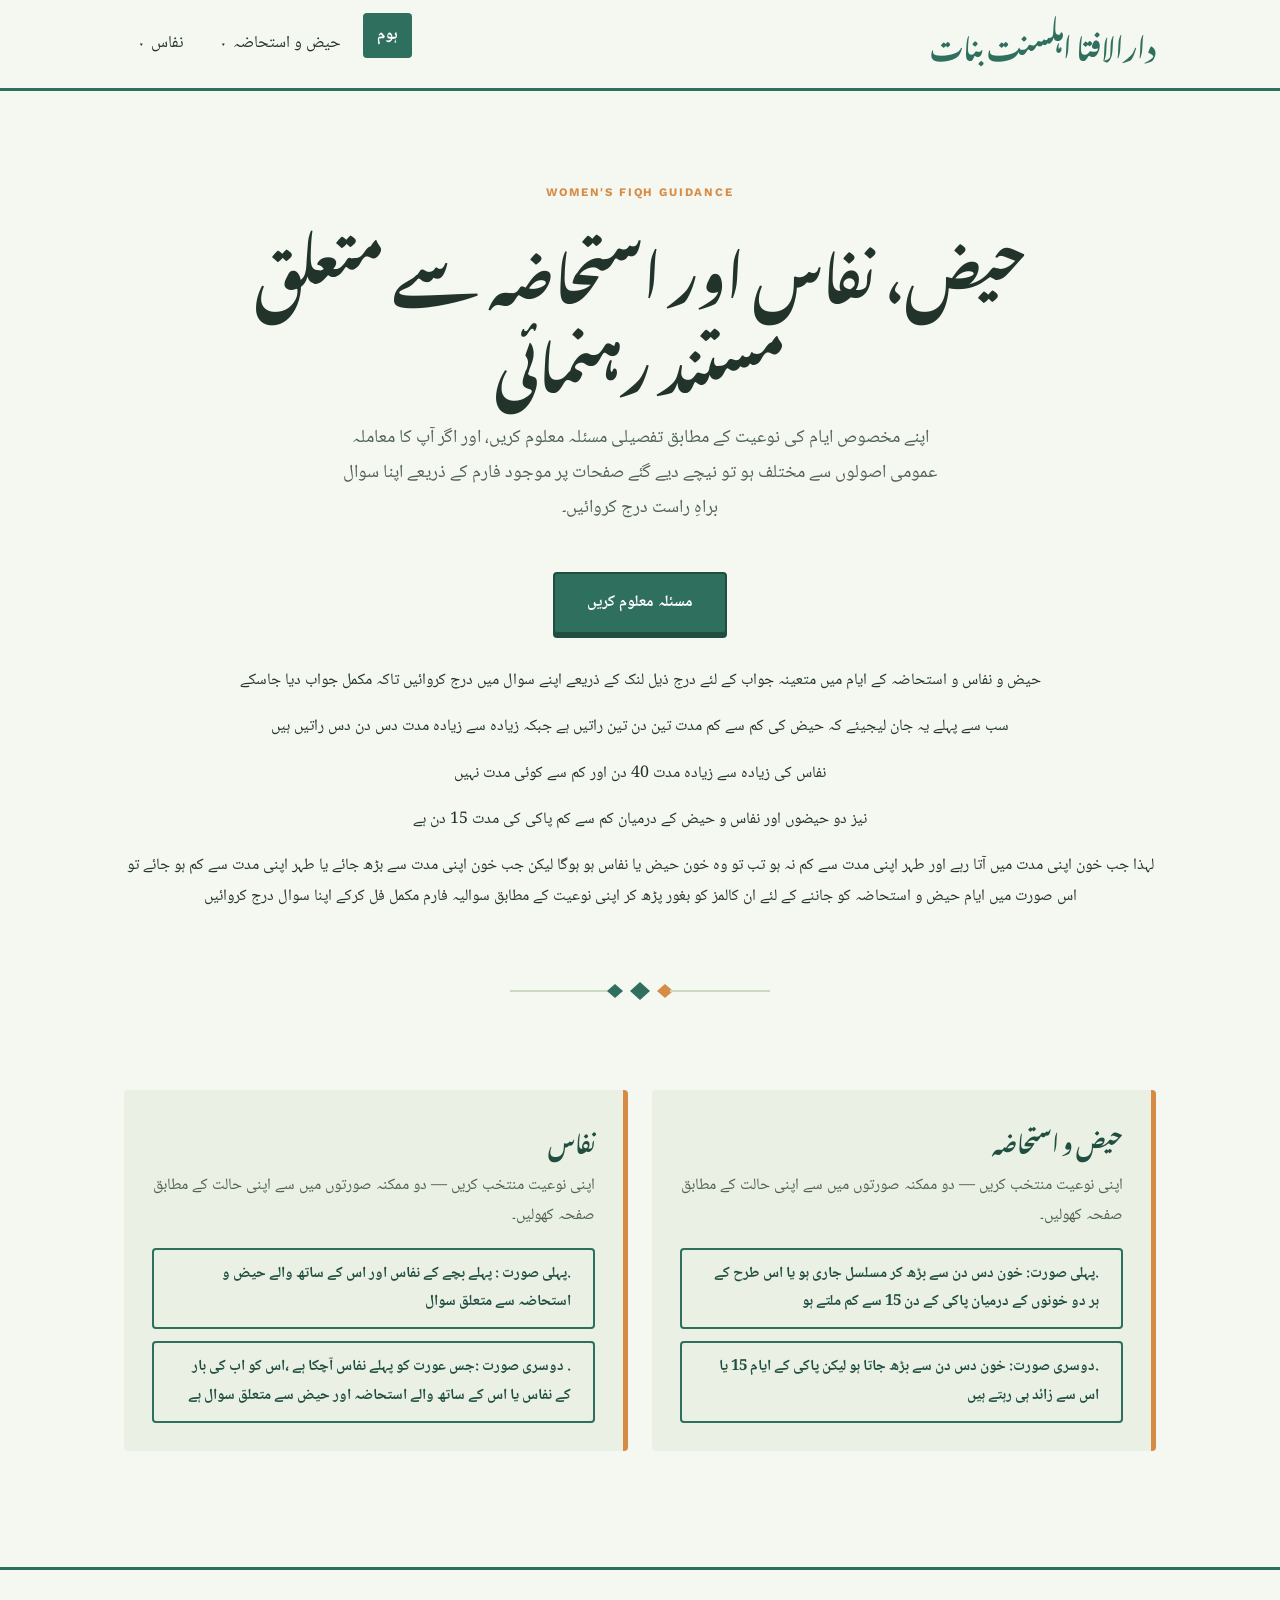
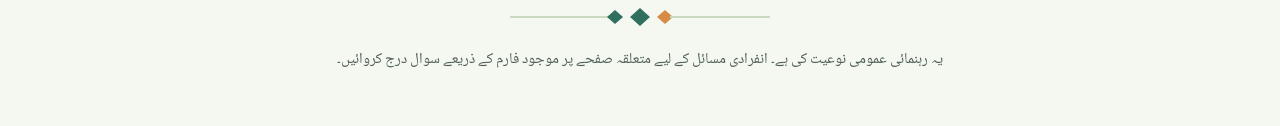
==== commit 46d017c6: "index.html" ====
--- a/index.html
+++ b/index.html
@@ -40,8 +40,16 @@
   <p class="eyebrow" style="font-family:'Work Sans',sans-serif;">Women's Fiqh Guidance</p>
   <h1>حیض، نفاس اور استحاضہ سے متعلق<br>مستند رہنمائی</h1>
   <p class="lead">اپنے مخصوص ایام کی نوعیت کے مطابق تفصیلی مسئلہ معلوم کریں، اور اگر آپ کا معاملہ عمومی اصولوں سے مختلف ہو تو نیچے دیے گئے صفحات پر موجود فارم کے ذریعے اپنا سوال براہِ راست درج کروائیں۔</p>
-  <p class="btn btn-primary">مسئلہ معلوم کریں</p>
+   <p class="btn btn-primary">مسئلہ معلوم کریں</p>
+  <p >حیض و نفاس و استحاضہ کے ایام میں متعینہ جواب کے لئے درج ذیل لنک کے ذریعے اپنے سوال میں درج کروائیں تاکہ مکمل جواب دیا جاسکے</p>
+   <p >سب سے پہلے یہ جان لیجیئے کہ حیض کی کم سے کم مدت تین دن تین راتیں ہے جبکہ زیادہ سے زیادہ مدت دس دن دس راتیں ہیں 
+</p>
+<p >نفاس کی زیادہ سے زیادہ مدت 40 دن اور کم سے کوئی مدت نہیں </p>
+<p >نیز دو حیضوں اور نفاس و حیض کے درمیان کم سے کم پاکی کی مدت 15 دن ہے </p>
+<p >لہذا جب خون اپنی مدت میں آتا رہے اور طہر اپنی مدت سے کم نہ ہو تب تو وہ خون حیض یا نفاس ہو ہوگا 
+لیکن جب خون اپنی مدت سے بڑھ جائے یا طہر اپنی مدت سے کم ہو جائے تو اس صورت میں ایام حیض و استحاضہ  کو جاننے کے لئے ان کالمز کو بغور پڑھ کر اپنی نوعیت کے مطابق سوالیہ فارم مکمل فل کرکے اپنا سوال درج کروائیں</p>
 </section>
+
 
 <svg class="stroke-divider" viewBox="0 0 260 22">
   <line x1="0" y1="11" x2="100" y2="11" />
@@ -87,3 +95,4 @@
 </body>
 </html>
 
+
